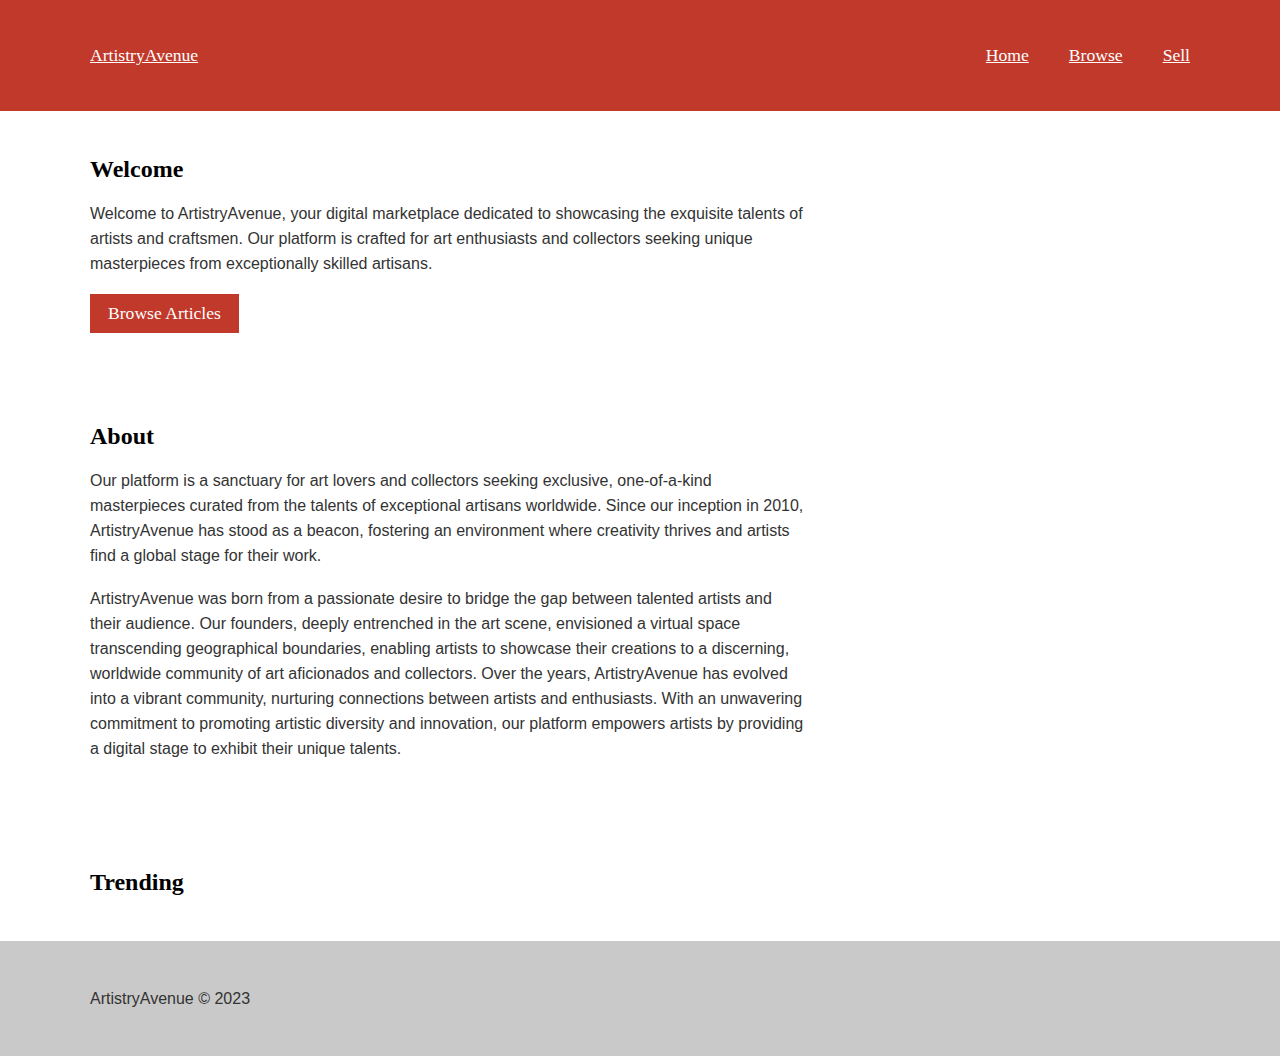
==== index.html @ 8c134563 "lektion_2" ====
<!DOCTYPE html>
<html lang="en">
<head>
    <meta charset="UTF-8">
    <meta name="viewport" content="width=device-width, initial-scale=1.0">
    <title>ArtistryAvenue</title>
    <link rel="stylesheet" href="css/style.css">
</head>
<body>
    <div class="content">
        <header>
            <p><a href="index.html">ArtistryAvenue</a></p>
            <ul>
                <li><a href="index.html">Home</a></li>
                <li><a href="#">Browse</a></li>
                <li><a href="#">Sell</a></li>
            </ul>
        </header>
        <div id="first">
            <h2>Welcome</h2>
            <br>
            <p>Welcome to ArtistryAvenue, your digital marketplace dedicated to showcasing the exquisite talents of artists and craftsmen. Our platform is crafted for art enthusiasts and collectors seeking unique masterpieces from exceptionally skilled artisans.</p>
            <button id="welcome-button">Browse Articles</button>
        </div>
        <div id="second">
            <h2>About</h2>
            <br>
            <p>Our platform is a sanctuary for art lovers and collectors seeking exclusive, one-of-a-kind masterpieces curated from the talents of exceptional artisans worldwide. Since our inception in 2010, ArtistryAvenue has stood as a beacon, fostering an environment where creativity thrives and artists find a global stage for their work.</p>
            <br>
            <p>ArtistryAvenue was born from a passionate desire to bridge the gap between talented artists and their audience. Our founders, deeply entrenched in the art scene, envisioned a virtual space transcending geographical boundaries, enabling artists to showcase their creations to a discerning, worldwide community of art aficionados and collectors. Over the years, ArtistryAvenue has evolved into a vibrant community, nurturing connections between artists and enthusiasts. With an unwavering commitment to promoting artistic diversity and innovation, our platform empowers artists by providing a digital stage to exhibit their unique talents.</p>
            <img src="vet.eh" alt="">
        </div>
        <div id="third">
            <h2>Trending</h2>
        </div>
        <footer>
            <p>ArtistryAvenue &copy; 2023</p>
        </footer>
    </div>
</body>
</html>
---- css/style.css ----
* {
    padding: 0;
    margin: 0;
    box-sizing: border-box;
    font-family: times;
}
.content {
    display: grid;
    grid-template-columns: 1;
    grid-template-areas: 
    'he'
    'fi'
    'se'
    'th'
    'fo';
}
header, #first, #second, #third, footer {
    padding: 5vh 10vh;
}
#first p, #second p, #third p, footer p{
    font-family: Arial, Helvetica, sans-serif;
    color: #333333;
    line-height: 25px;
}
header {
    grid-area: he;
    background-color: #c0392b;
    display: flex;
    justify-content: space-between;
    font-size: 110%;
}
header ul {
    list-style: none;
    display: flex;
}
header li {
    margin-left: 40px;
}
header a {
    color: #fff;
}
#first {
    grid-area: fi;
    max-width: 70%;
}
#first button {
    background-color: #c0392b;
    color: #fff;
    border: none;
    padding: 1vh 2vh;
    font-size: 110%;
    cursor: pointer;
    margin-top: 2vh;
}
#first button:hover {
    background-color: #fff;
    border: 2px solid #c0392b;
    color: #000;
}
#second {
    grid-area: se;
    max-width: 70%;
}
#third {
    grid-area: th;
    max-width: 70%;
}
footer {
    grid-area: fo;
    background-color: #c9c9c9;
}
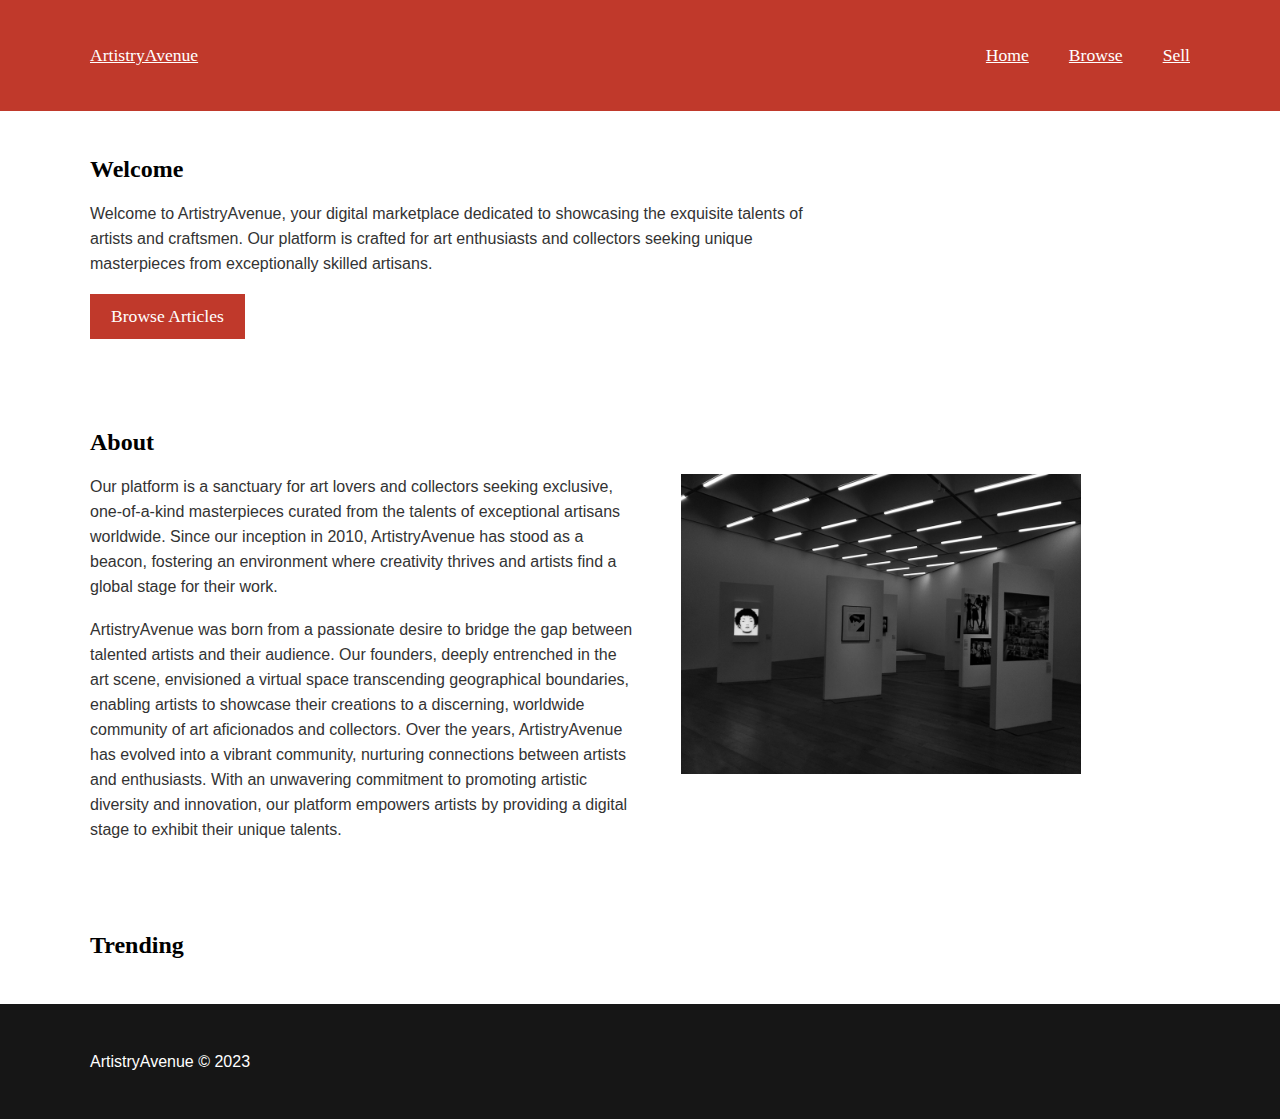
==== commit 465a2ad7: "Lektion 3" ====
--- a/index.html
+++ b/index.html
@@ -23,12 +23,16 @@
             <button id="welcome-button">Browse Articles</button>
         </div>
         <div id="second">
-            <h2>About</h2>
-            <br>
-            <p>Our platform is a sanctuary for art lovers and collectors seeking exclusive, one-of-a-kind masterpieces curated from the talents of exceptional artisans worldwide. Since our inception in 2010, ArtistryAvenue has stood as a beacon, fostering an environment where creativity thrives and artists find a global stage for their work.</p>
-            <br>
-            <p>ArtistryAvenue was born from a passionate desire to bridge the gap between talented artists and their audience. Our founders, deeply entrenched in the art scene, envisioned a virtual space transcending geographical boundaries, enabling artists to showcase their creations to a discerning, worldwide community of art aficionados and collectors. Over the years, ArtistryAvenue has evolved into a vibrant community, nurturing connections between artists and enthusiasts. With an unwavering commitment to promoting artistic diversity and innovation, our platform empowers artists by providing a digital stage to exhibit their unique talents.</p>
-            <img src="vet.eh" alt="">
+            <div class="x">
+                <h2>About</h2>
+                <br>
+                <p>Our platform is a sanctuary for art lovers and collectors seeking exclusive, one-of-a-kind masterpieces curated from the talents of exceptional artisans worldwide. Since our inception in 2010, ArtistryAvenue has stood as a beacon, fostering an environment where creativity thrives and artists find a global stage for their work.</p>
+                <br>
+                <p>ArtistryAvenue was born from a passionate desire to bridge the gap between talented artists and their audience. Our founders, deeply entrenched in the art scene, envisioned a virtual space transcending geographical boundaries, enabling artists to showcase their creations to a discerning, worldwide community of art aficionados and collectors. Over the years, ArtistryAvenue has evolved into a vibrant community, nurturing connections between artists and enthusiasts. With an unwavering commitment to promoting artistic diversity and innovation, our platform empowers artists by providing a digital stage to exhibit their unique talents.</p>
+            </div>
+            <div class="y">
+                <img src="img/art-gallary.jpg" alt="art gallery">
+            </div>
         </div>
         <div id="third">
             <h2>Trending</h2>
--- a/css/style.css
+++ b/css/style.css
@@ -51,15 +51,21 @@
     font-size: 110%;
     cursor: pointer;
     margin-top: 2vh;
+    border: 3px solid transparent;
 }
 #first button:hover {
     background-color: #fff;
-    border: 2px solid #c0392b;
+    border: 3px solid #c0392b;
     color: #000;
 }
 #second {
     grid-area: se;
-    max-width: 70%;
+    max-width: 95%;
+    display: flex;
+}
+#second img {
+    width: 400px;
+    margin: 5vh;
 }
 #third {
     grid-area: th;
@@ -67,5 +73,8 @@
 }
 footer {
     grid-area: fo;
-    background-color: #c9c9c9;
+    background-color: #161616;
+}
+footer p {
+    color: #fff;
 }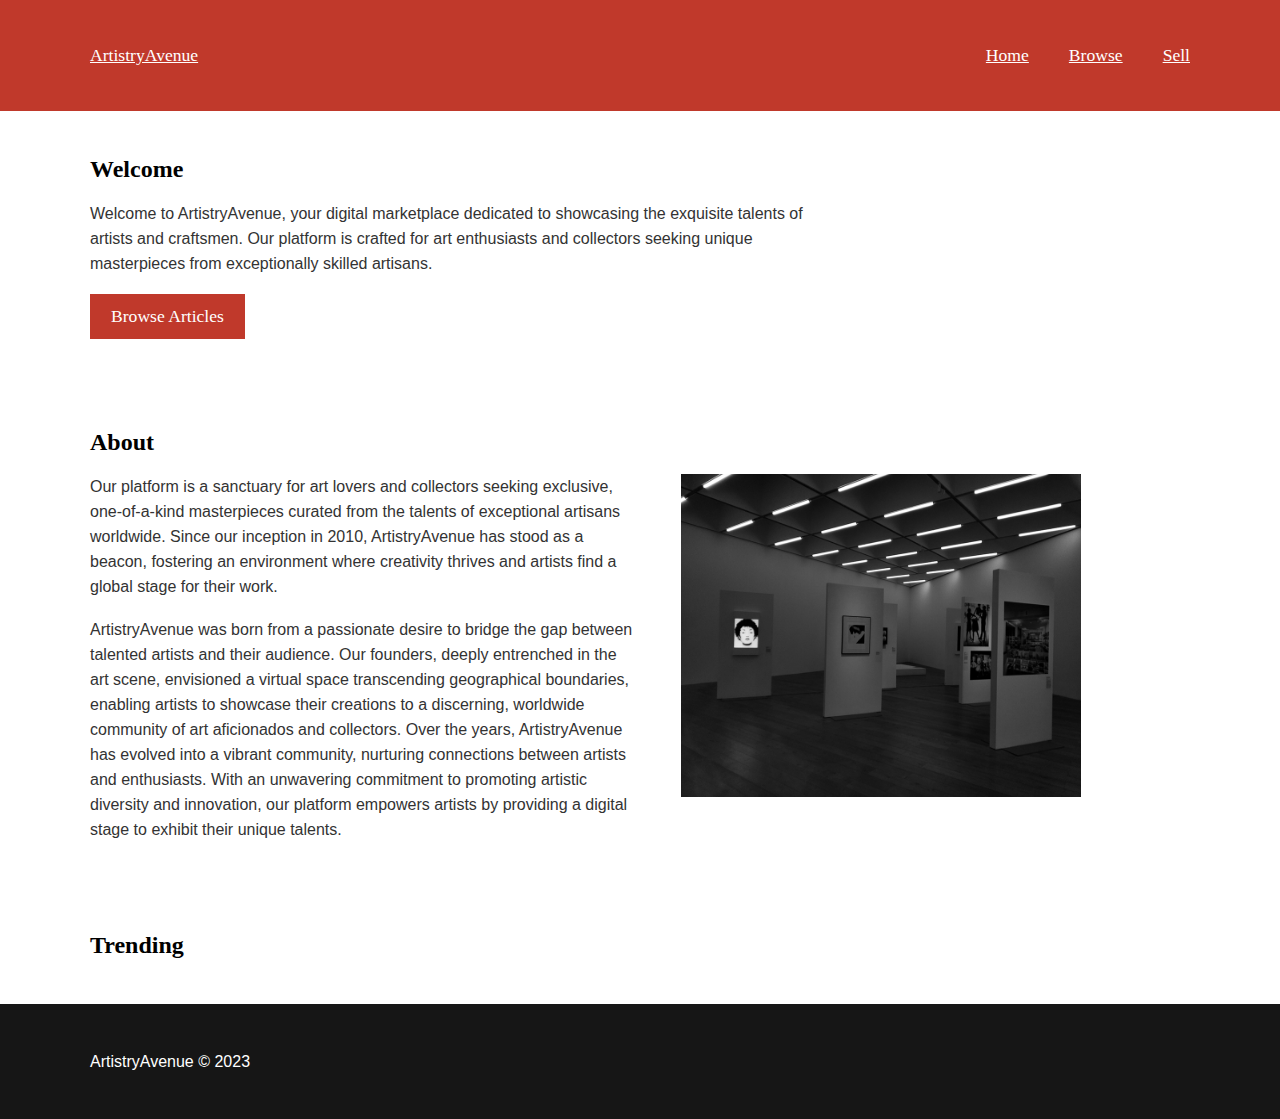
==== commit a2d3e01b: "Lektion 4" ====
--- a/index.html
+++ b/index.html
@@ -3,7 +3,7 @@
 <head>
     <meta charset="UTF-8">
     <meta name="viewport" content="width=device-width, initial-scale=1.0">
-    <title>ArtistryAvenue</title>
+    <title>ArtistryAvenue | Home</title>
     <link rel="stylesheet" href="css/style.css">
 </head>
 <body>
@@ -12,7 +12,7 @@
             <p><a href="index.html">ArtistryAvenue</a></p>
             <ul>
                 <li><a href="index.html">Home</a></li>
-                <li><a href="#">Browse</a></li>
+                <li><a href="browse.html">Browse</a></li>
                 <li><a href="#">Sell</a></li>
             </ul>
         </header>
@@ -20,7 +20,7 @@
             <h2>Welcome</h2>
             <br>
             <p>Welcome to ArtistryAvenue, your digital marketplace dedicated to showcasing the exquisite talents of artists and craftsmen. Our platform is crafted for art enthusiasts and collectors seeking unique masterpieces from exceptionally skilled artisans.</p>
-            <button id="welcome-button">Browse Articles</button>
+            <a href="browse.html"><button id="welcome-button">Browse Articles</button></a>
         </div>
         <div id="second">
             <div class="x">
@@ -30,9 +30,7 @@
                 <br>
                 <p>ArtistryAvenue was born from a passionate desire to bridge the gap between talented artists and their audience. Our founders, deeply entrenched in the art scene, envisioned a virtual space transcending geographical boundaries, enabling artists to showcase their creations to a discerning, worldwide community of art aficionados and collectors. Over the years, ArtistryAvenue has evolved into a vibrant community, nurturing connections between artists and enthusiasts. With an unwavering commitment to promoting artistic diversity and innovation, our platform empowers artists by providing a digital stage to exhibit their unique talents.</p>
             </div>
-            <div class="y">
-                <img src="img/art-gallary.jpg" alt="art gallery">
-            </div>
+            <img src="img/art-gallary.jpg" alt="art gallery" class="y">
         </div>
         <div id="third">
             <h2>Trending</h2>
--- a/css/style.css
+++ b/css/style.css
@@ -63,7 +63,7 @@
     max-width: 95%;
     display: flex;
 }
-#second img {
+.y {
     width: 400px;
     margin: 5vh;
 }
@@ -77,4 +77,44 @@
 }
 footer p {
     color: #fff;
+}
+#search {
+    display: flex;
+    background-color: #dfdfdf;
+    max-width: 40vh;
+    padding: 10px 20px;
+    justify-content: space-between;
+}
+#img-grid {
+    display: flex;
+    justify-content: space-between;
+    margin-top: 5vh;
+    width: 130vh;
+}
+.seller_card {
+    width: 30vh;
+    background-color: #e4e4e4;
+}
+.seller_card img {
+    width: 30vh;
+}
+.seller_card_text {
+    padding: 4vh 4vh 3vh 4vh;
+}
+.seller_card p {
+    margin-top: 1vh;
+    font-size: 80%;
+}
+.seller_card button {
+    margin-top: 2vh;
+    background-color: #c0392b;
+    color: #fff;
+    cursor: pointer;
+    padding: 1vh 2vh;
+    border: 2px solid transparent;
+}
+.seller_card button:hover {
+    background-color: transparent;
+    border: 2px solid #c0392b;
+    color: #000;
 }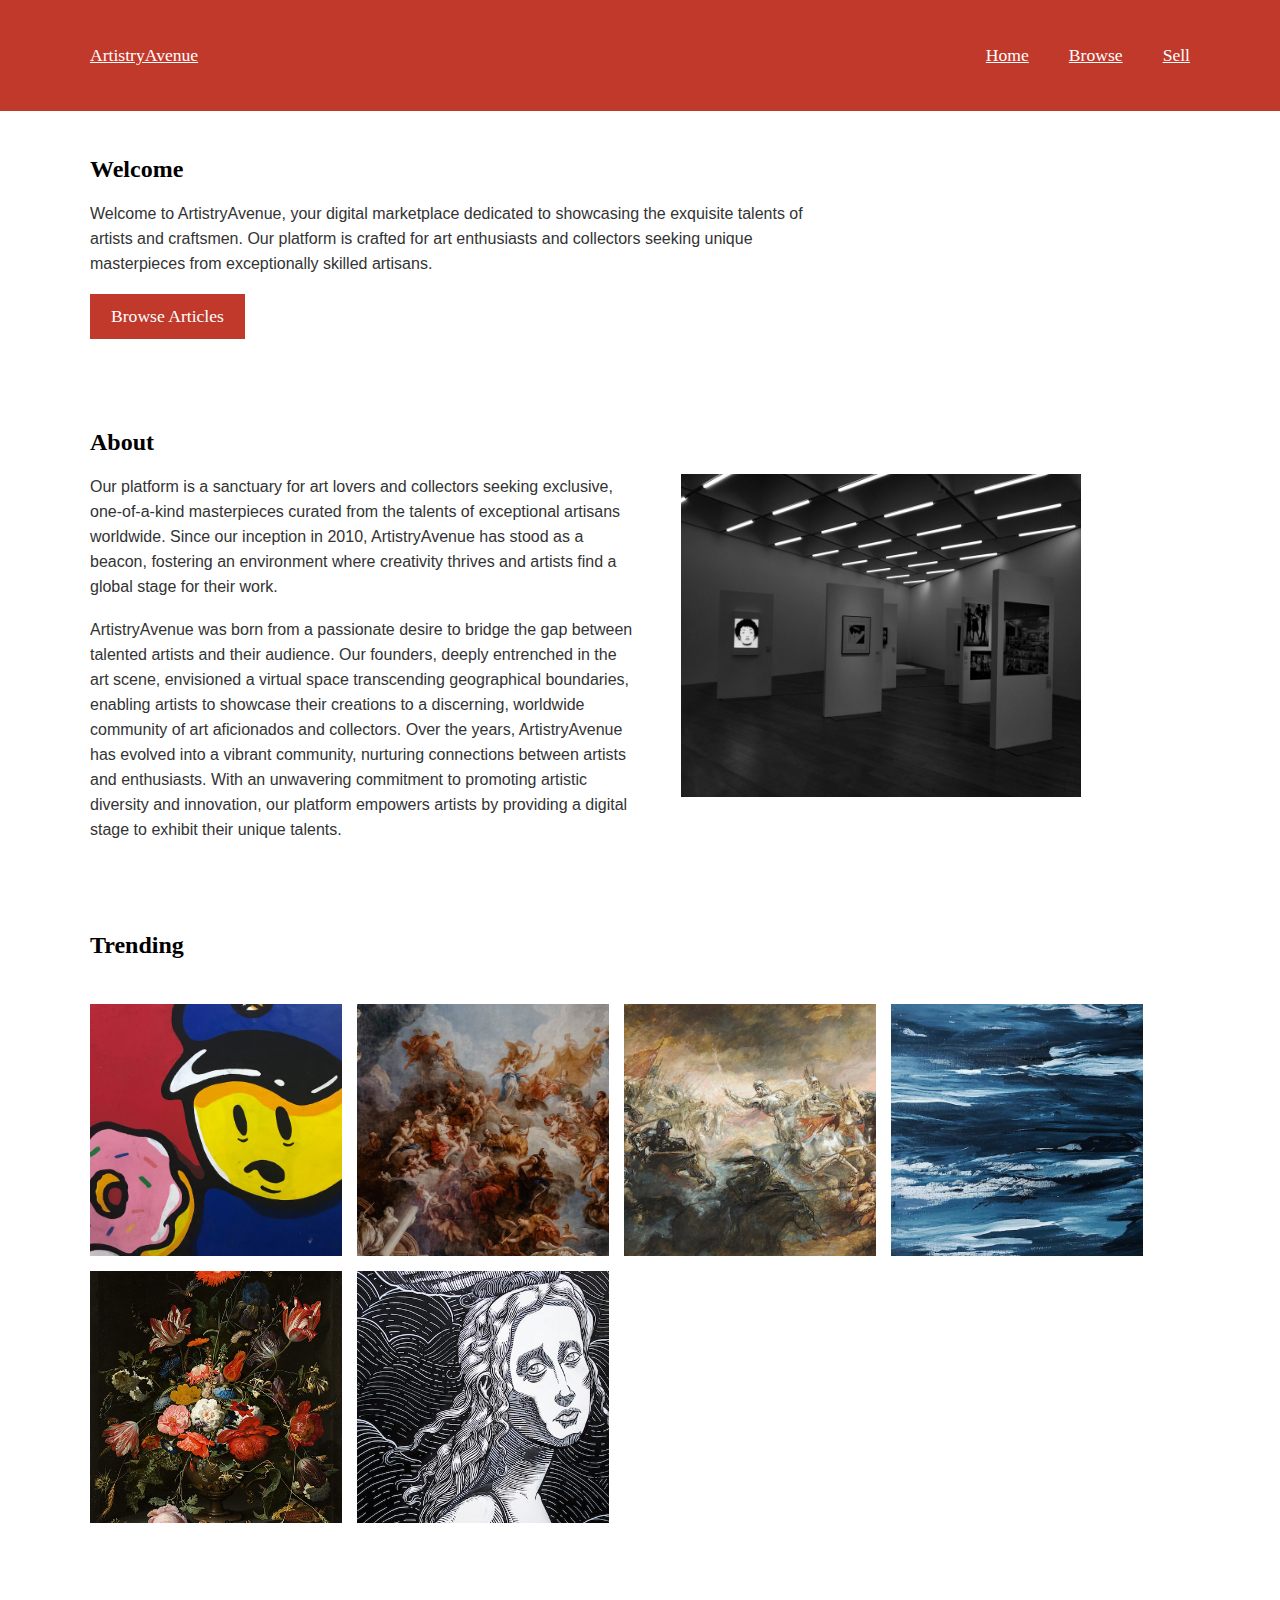
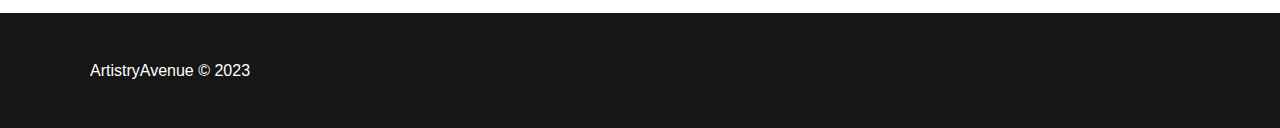
==== commit 8ff78f9a: "Lektion 4.2" ====
--- a/index.html
+++ b/index.html
@@ -13,7 +13,7 @@
             <ul>
                 <li><a href="index.html">Home</a></li>
                 <li><a href="browse.html">Browse</a></li>
-                <li><a href="#">Sell</a></li>
+                <li><a href="sell.html">Sell</a></li>
             </ul>
         </header>
         <div id="first">
@@ -34,6 +34,14 @@
         </div>
         <div id="third">
             <h2>Trending</h2>
+            <div id="top-selling-paintings">
+                <section id="s6"></section>
+                <section id="s1"></section>
+                <section id="s5"></section>
+                <section id="s3"></section>
+                <section id="s2"></section>
+                <section id="s4"></section>
+            </div>
         </div>
         <footer>
             <p>ArtistryAvenue &copy; 2023</p>
--- a/css/style.css
+++ b/css/style.css
@@ -69,7 +69,7 @@
 }
 #third {
     grid-area: th;
-    max-width: 70%;
+    max-width: 100%;
 }
 footer {
     grid-area: fo;
@@ -117,4 +117,62 @@
     background-color: transparent;
     border: 2px solid #c0392b;
     color: #000;
+}
+#top-selling-paintings {
+    display: grid;
+    display: flex;
+    flex-wrap: wrap;
+    gap: 15px;
+    max-width: 100%;
+    margin: 5vh 0;
+}
+#top-selling-paintings section {
+    width: 28vh;
+    height: 28vh;
+    background-size: cover;
+}
+#top-selling-paintings section:hover {
+    cursor: pointer;
+}
+#s1 {
+    background-image: url(../img/art-work-1.jpg); 
+}
+#s2 {
+    background-image: url(../img/artwork-2.jpg);
+}
+#s3 {
+    background-image: url(../img/artwork-3.jpg);
+}
+#s4 {
+    background-image: url(../img/artwork-4.jpg);
+}
+#s5 {
+    background-image: url(../img/artwork-5.jpg);
+}
+#s6 {
+    background-image: url(../img/artwork-6.jpg);
+}
+#create-article, #details {
+    border: 1px solid #a3a3a3;
+    padding: 3vh;
+    margin-bottom: 3vh;
+}
+#create-article h2 {
+    margin-bottom: 1vh;
+}
+input, textarea{
+    padding: 0.5vh;
+    border: 1px solid black;
+    border-radius: none;
+}
+form * {
+    margin: 0.3vh 0;
+}
+form {
+    margin-bottom: 1vh;
+}
+#add-picture #camera {
+    background-color: white;
+    border: 3px solid #c0392b;
+    color: #000;
 }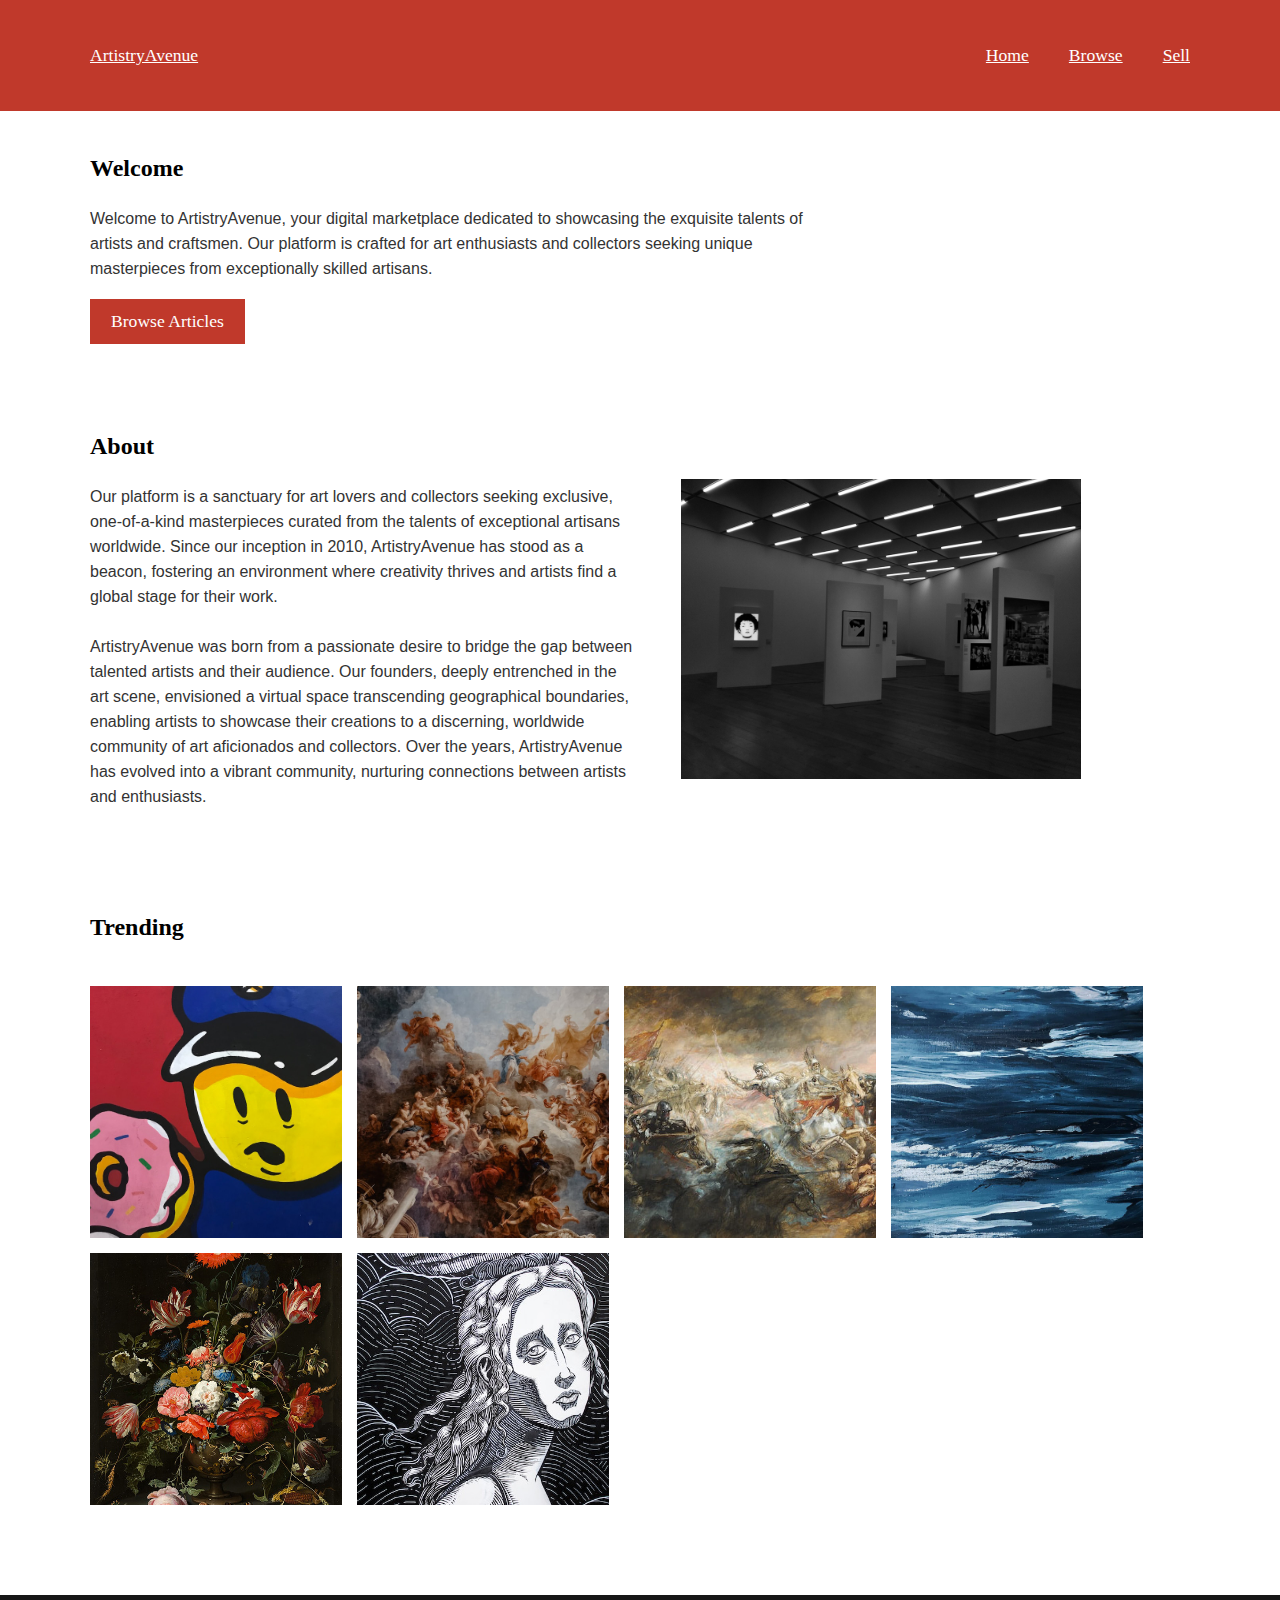
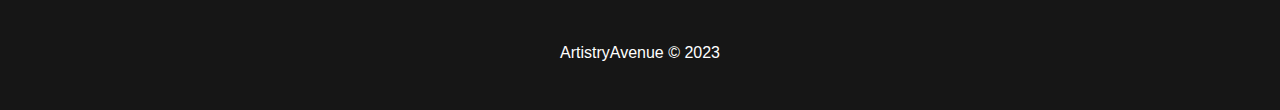
==== commit 0d491214: "Lektion 5" ====
--- a/index.html
+++ b/index.html
@@ -17,18 +17,20 @@
             </ul>
         </header>
         <div id="first">
-            <h2>Welcome</h2>
-            <br>
-            <p>Welcome to ArtistryAvenue, your digital marketplace dedicated to showcasing the exquisite talents of artists and craftsmen. Our platform is crafted for art enthusiasts and collectors seeking unique masterpieces from exceptionally skilled artisans.</p>
-            <a href="browse.html"><button id="welcome-button">Browse Articles</button></a>
+            <div id="welcome">
+                <h2>Welcome</h2>
+                <br>
+                <p>Welcome to ArtistryAvenue, your digital marketplace dedicated to showcasing the exquisite talents of artists and craftsmen. Our platform is crafted for art enthusiasts and collectors seeking unique masterpieces from exceptionally skilled artisans.</p>
+                <a href="browse.html"><button id="welcome-button">Browse Articles</button></a>
+            </div>
         </div>
         <div id="second">
-            <div class="x">
+            <div id="about">
                 <h2>About</h2>
                 <br>
                 <p>Our platform is a sanctuary for art lovers and collectors seeking exclusive, one-of-a-kind masterpieces curated from the talents of exceptional artisans worldwide. Since our inception in 2010, ArtistryAvenue has stood as a beacon, fostering an environment where creativity thrives and artists find a global stage for their work.</p>
                 <br>
-                <p>ArtistryAvenue was born from a passionate desire to bridge the gap between talented artists and their audience. Our founders, deeply entrenched in the art scene, envisioned a virtual space transcending geographical boundaries, enabling artists to showcase their creations to a discerning, worldwide community of art aficionados and collectors. Over the years, ArtistryAvenue has evolved into a vibrant community, nurturing connections between artists and enthusiasts. With an unwavering commitment to promoting artistic diversity and innovation, our platform empowers artists by providing a digital stage to exhibit their unique talents.</p>
+                <p>ArtistryAvenue was born from a passionate desire to bridge the gap between talented artists and their audience. Our founders, deeply entrenched in the art scene, envisioned a virtual space transcending geographical boundaries, enabling artists to showcase their creations to a discerning, worldwide community of art aficionados and collectors. Over the years, ArtistryAvenue has evolved into a vibrant community, nurturing connections between artists and enthusiasts.</p>
             </div>
             <img src="img/art-gallary.jpg" alt="art gallery" class="y">
         </div>
--- a/css/style.css
+++ b/css/style.css
@@ -39,6 +39,9 @@
 header a {
     color: #fff;
 }
+#welcome, #about {
+    line-height: 25px;
+}
 #first {
     grid-area: fi;
     max-width: 70%;
@@ -74,6 +77,7 @@
 footer {
     grid-area: fo;
     background-color: #161616;
+    text-align: center;
 }
 footer p {
     color: #fff;
@@ -152,7 +156,7 @@
 #s6 {
     background-image: url(../img/artwork-6.jpg);
 }
-#create-article, #details {
+#create-article, #details, #payment {
     border: 1px solid #a3a3a3;
     padding: 3vh;
     margin-bottom: 3vh;
@@ -160,19 +164,34 @@
 #create-article h2 {
     margin-bottom: 1vh;
 }
-input, textarea{
-    padding: 0.5vh;
+input, textarea {
+    padding: 0.7vh;
     border: 1px solid black;
     border-radius: none;
+}
+textarea {
+    max-width: 100%;
+    min-width: 25%;
+    max-height: 30vh;
+    min-height: 10vh;
 }
 form * {
     margin: 0.3vh 0;
 }
 form {
-    margin-bottom: 1vh;
+    margin: 1vh 0;
 }
-#add-picture #camera {
+#add-picture button {
     background-color: white;
-    border: 3px solid #c0392b;
+    border: 2px solid #c0392b;
     color: #000;
+    font-size: 95%;
+    padding: 0.5vh 1vh;
+    margin-right: 1vh;
+}
+#add-picture button:hover {
+    border: 2px solid #c0392b;
+}
+#payment {
+    text-align: center;
 }